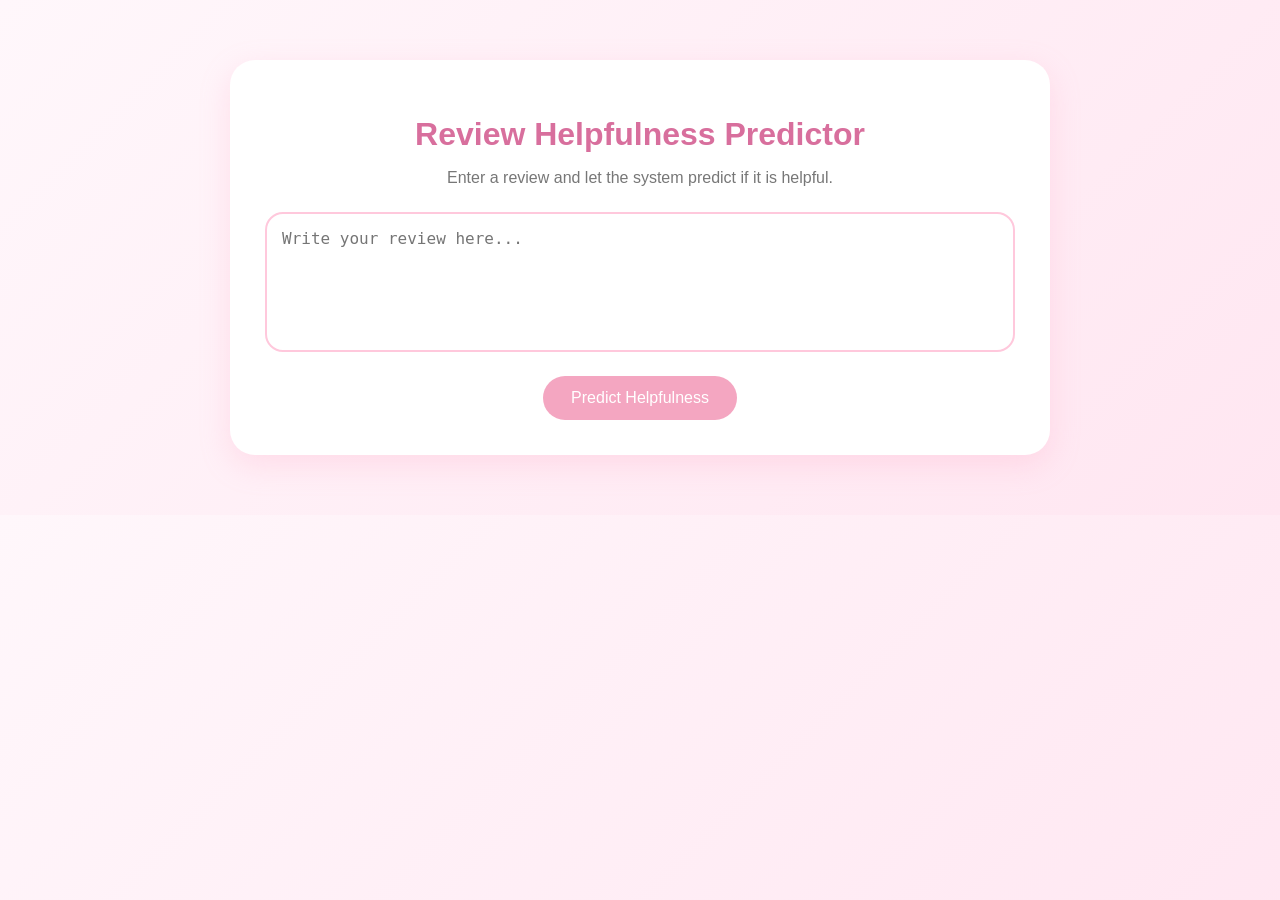
==== frontend/index.html @ 963b62b2 "Initial commit - review helpfulness project" ====
<!DOCTYPE html>
<html lang="en">
<head>
    <meta charset="UTF-8">
    <title>Review Helpfulness Predictor</title>
    <link rel="stylesheet" href="style.css">
</head>
<body>

    <div class="container">
        <h1>Review Helpfulness Predictor</h1>
        <p class="subtitle">Enter a review and let the system predict if it is helpful.</p>

        <textarea id="reviewInput" placeholder="Write your review here..."></textarea>

        <button onclick="predictReview()">Predict Helpfulness</button>

        <div id="resultBox" class="result hidden">
            <h2>Prediction Result</h2>

            <p><strong>Original Review:</strong></p>
            <div id="originalText" class="text-box"></div>

            <p><strong>Preprocessed Text:</strong></p>
            <div id="processedText" class="text-box"></div>

            <p><strong>Prediction:</strong></p>
            <div id="prediction" class="prediction"></div>

            <p><strong>Confidence:</strong></p>
            <div id="confidence" class="confidence"></div>
        </div>
    </div>

    <script src="script.js"></script>
</body>
</html>
---- frontend/style.css ----
body {
    margin: 0;
    font-family: Arial, sans-serif;
    background: linear-gradient(135deg, #fff7fb, #ffe6f1);
    color: #333;
}

.container {
    width: 90%;
    max-width: 750px;
    margin: 60px auto;
    background: white;
    padding: 35px;
    border-radius: 25px;
    box-shadow: 0 10px 30px rgba(255, 160, 190, 0.25);
    text-align: center;
}

h1 {
    color: #d86f9d;
    margin-bottom: 10px;
}

.subtitle {
    color: #777;
    margin-bottom: 25px;
}

textarea {
    width: 100%;
    height: 140px;
    padding: 15px;
    border: 2px solid #ffc8dc;
    border-radius: 18px;
    outline: none;
    resize: none;
    font-size: 16px;
    box-sizing: border-box;
}

textarea:focus {
    border-color: #e98ab0;
}

button {
    margin-top: 20px;
    background-color: #f4a6c1;
    color: white;
    border: none;
    padding: 13px 28px;
    border-radius: 25px;
    font-size: 16px;
    cursor: pointer;
    transition: 0.3s;
}

button:hover {
    background-color: #df7fa9;
}

.result {
    margin-top: 30px;
    text-align: left;
    background-color: #fff3f8;
    padding: 25px;
    border-radius: 20px;
    border: 1px solid #ffd0e1;
}

.result h2 {
    text-align: center;
    color: #d86f9d;
}

.text-box {
    background: white;
    padding: 12px;
    border-radius: 12px;
    border: 1px solid #ffd0e1;
    margin-bottom: 15px;
    line-height: 1.5;
}

.prediction {
    font-size: 22px;
    font-weight: bold;
    color: #d86f9d;
    background: white;
    padding: 12px;
    border-radius: 12px;
    margin-bottom: 15px;
}

.confidence {
    font-size: 18px;
    font-weight: bold;
    color: #555;
    background: white;
    padding: 12px;
    border-radius: 12px;
}

.hidden {
    display: none;
}
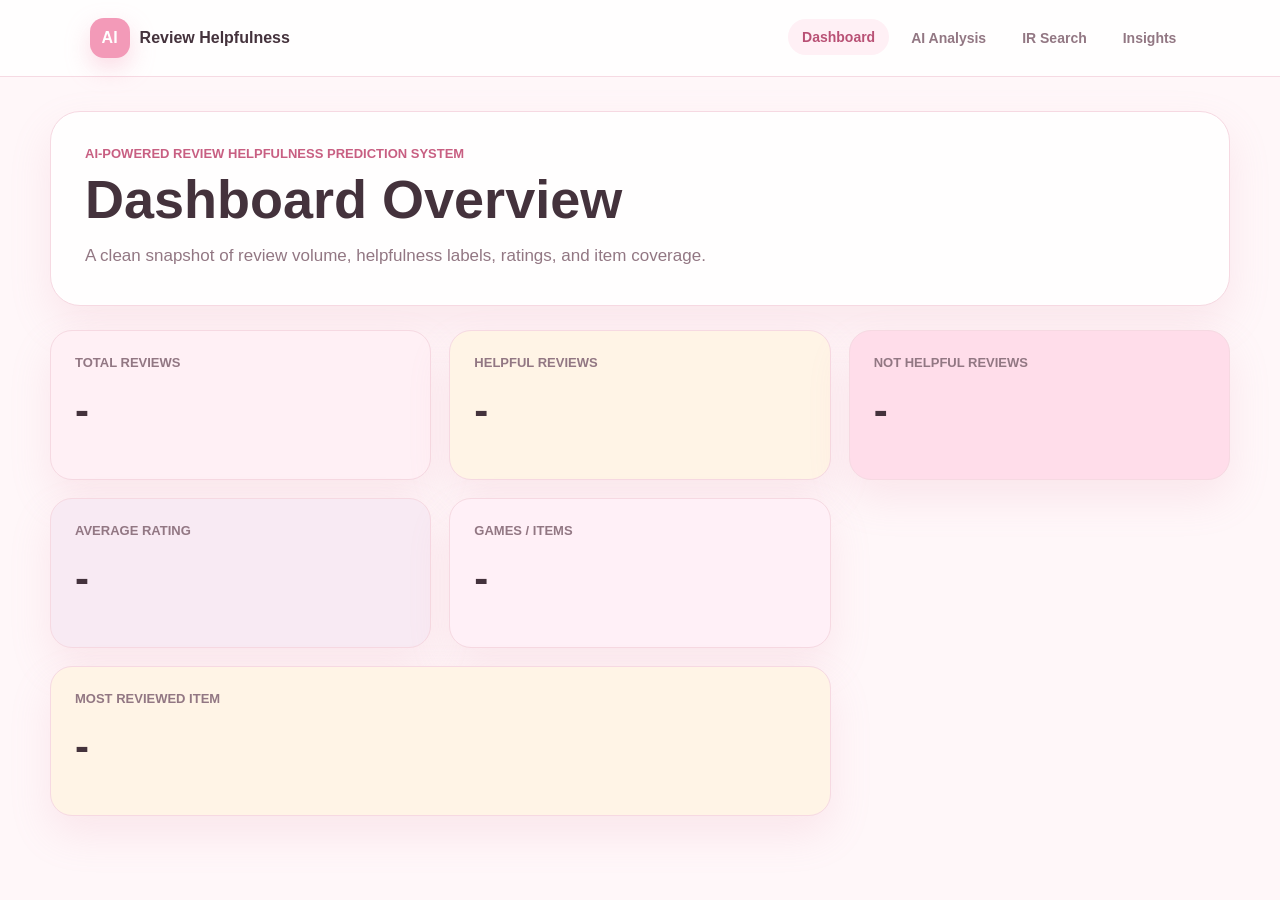
==== commit d3240992: "Final AI review helpfulness system" ====
--- a/frontend/index.html
+++ b/frontend/index.html
@@ -2,36 +2,61 @@
 <html lang="en">
 <head>
     <meta charset="UTF-8">
-    <title>Review Helpfulness Predictor</title>
+    <meta name="viewport" content="width=device-width, initial-scale=1.0">
+    <title>Dashboard Overview | Review Helpfulness AI</title>
     <link rel="stylesheet" href="style.css">
 </head>
-<body>
+<body data-page="dashboard">
+    <header class="site-header">
+        <a class="brand" href="index.html">
+            <span class="brand-mark">AI</span>
+            <span>Review Helpfulness</span>
+        </a>
+        <nav class="navbar">
+            <a href="index.html" data-nav="dashboard">Dashboard</a>
+            <a href="analyze.html" data-nav="analyze">AI Analysis</a>
+            <a href="search.html" data-nav="search">IR Search</a>
+            <a href="insights.html" data-nav="insights">Insights</a>
+        </nav>
+    </header>
 
-    <div class="container">
-        <h1>Review Helpfulness Predictor</h1>
-        <p class="subtitle">Enter a review and let the system predict if it is helpful.</p>
+    <main class="page-shell">
+        <section class="hero-panel">
+            <p class="eyebrow">AI-Powered Review Helpfulness Prediction System</p>
+            <h1>Dashboard Overview</h1>
+            <p class="hero-copy">
+                A clean snapshot of review volume, helpfulness labels, ratings, and item coverage.
+            </p>
+        </section>
 
-        <textarea id="reviewInput" placeholder="Write your review here..."></textarea>
-
-        <button onclick="predictReview()">Predict Helpfulness</button>
-
-        <div id="resultBox" class="result hidden">
-            <h2>Prediction Result</h2>
-
-            <p><strong>Original Review:</strong></p>
-            <div id="originalText" class="text-box"></div>
-
-            <p><strong>Preprocessed Text:</strong></p>
-            <div id="processedText" class="text-box"></div>
-
-            <p><strong>Prediction:</strong></p>
-            <div id="prediction" class="prediction"></div>
-
-            <p><strong>Confidence:</strong></p>
-            <div id="confidence" class="confidence"></div>
-        </div>
-    </div>
+        <section class="stats-grid">
+            <article class="stat-card card-blue">
+                <span>Total Reviews</span>
+                <strong id="totalReviews">-</strong>
+            </article>
+            <article class="stat-card card-green">
+                <span>Helpful Reviews</span>
+                <strong id="helpfulReviews">-</strong>
+            </article>
+            <article class="stat-card card-pink">
+                <span>Not Helpful Reviews</span>
+                <strong id="notHelpfulReviews">-</strong>
+            </article>
+            <article class="stat-card card-purple">
+                <span>Average Rating</span>
+                <strong id="averageRating">-</strong>
+            </article>
+            <article class="stat-card card-lavender">
+                <span>Games / Items</span>
+                <strong id="numberOfGames">-</strong>
+            </article>
+            <article class="stat-card card-wide card-cream">
+                <span>Most Reviewed Item</span>
+                <strong id="mostReviewedItem">-</strong>
+            </article>
+        </section>
+    </main>
 
     <script src="script.js"></script>
 </body>
-</html>+</html>
--- a/frontend/style.css
+++ b/frontend/style.css
@@ -1,105 +1,541 @@
+:root {
+    --bg: #fff7f9;
+    --surface: #fffefe;
+    --text: #44323c;
+    --muted: #927783;
+    --line: #f6d9e2;
+    --blue: #e8f4ff;
+    --blue-strong: #a8cde8;
+    --purple: #f1e4f3;
+    --lavender: #f3ecff;
+    --pink: #ffd3e2;
+    --pink-soft: #fff0f5;
+    --pink-strong: #f39ab8;
+    --cream: #fff4e6;
+    --green: #eef5ec;
+    --peach: #fff0e8;
+    --rose: #f39ab8;
+    --shadow: 0 18px 42px rgba(224, 141, 168, 0.16);
+    --radius: 22px;
+}
+
+* {
+    box-sizing: border-box;
+}
+
+html {
+    scroll-behavior: smooth;
+}
+
 body {
     margin: 0;
-    font-family: Arial, sans-serif;
-    background: linear-gradient(135deg, #fff7fb, #ffe6f1);
-    color: #333;
-}
-
-.container {
-    width: 90%;
-    max-width: 750px;
-    margin: 60px auto;
+    min-height: 100vh;
+    font-family: "Segoe UI", Arial, sans-serif;
+    background: #fff7f9;
+    color: var(--text);
+}
+
+.site-header {
+    position: sticky;
+    top: 0;
+    z-index: 5;
+    display: flex;
+    align-items: center;
+    justify-content: space-between;
+    gap: 24px;
+    padding: 18px 7vw;
+    background: rgba(255, 254, 254, 0.92);
+    border-bottom: 1px solid rgba(246, 217, 226, 0.95);
+    backdrop-filter: blur(14px);
+}
+
+.brand {
+    display: inline-flex;
+    align-items: center;
+    gap: 10px;
+    color: var(--text);
+    text-decoration: none;
+    font-weight: 800;
+}
+
+.brand-mark {
+    display: grid;
+    place-items: center;
+    width: 40px;
+    height: 40px;
+    border-radius: 14px;
+    background: var(--pink-strong);
+    color: white;
+    box-shadow: 0 10px 24px rgba(243, 154, 184, 0.36);
+}
+
+.navbar {
+    display: flex;
+    flex-wrap: wrap;
+    justify-content: flex-end;
+    gap: 8px;
+}
+
+.navbar a {
+    padding: 10px 14px;
+    border-radius: 999px;
+    color: var(--muted);
+    text-decoration: none;
+    font-size: 14px;
+    font-weight: 700;
+    transition: background 0.2s ease, color 0.2s ease, transform 0.2s ease;
+}
+
+.navbar a:hover,
+.navbar a.active {
+    background: var(--pink-soft);
+    color: #b95175;
+    transform: translateY(-1px);
+}
+
+.page-shell {
+    width: min(1180px, calc(100% - 36px));
+    margin: 0 auto;
+    padding: 34px 0 56px;
+}
+
+.hero-panel {
+    margin-bottom: 24px;
+    padding: 34px;
+    border: 1px solid var(--line);
+    border-radius: 30px;
+    background: var(--surface);
+    box-shadow: var(--shadow);
+}
+
+.hero-panel.compact {
+    padding: 30px;
+}
+
+.eyebrow {
+    margin: 0 0 10px;
+    color: #c85f82;
+    font-size: 13px;
+    font-weight: 800;
+    text-transform: uppercase;
+}
+
+h1,
+h2,
+h3,
+p {
+    overflow-wrap: anywhere;
+}
+
+h1 {
+    margin: 0;
+    font-size: clamp(32px, 5vw, 54px);
+    line-height: 1.05;
+}
+
+.hero-copy {
+    max-width: 680px;
+    margin: 14px 0 0;
+    color: var(--muted);
+    font-size: 17px;
+    line-height: 1.7;
+}
+
+.stats-grid,
+.insight-stat-grid {
+    display: grid;
+    grid-template-columns: repeat(3, minmax(0, 1fr));
+    gap: 18px;
+}
+
+.stat-card,
+.panel,
+.review-card {
+    border: 1px solid var(--line);
+    border-radius: var(--radius);
+    background: var(--surface);
+    box-shadow: var(--shadow);
+}
+
+.stat-card {
+    min-height: 150px;
+    padding: 24px;
+    transition: transform 0.2s ease, box-shadow 0.2s ease;
+}
+
+.stat-card:hover,
+.review-card:hover,
+.panel:hover {
+    transform: translateY(-2px);
+    box-shadow: 0 22px 52px rgba(92, 84, 112, 0.15);
+}
+
+.stat-card span,
+.mini-label {
+    display: block;
+    color: var(--muted);
+    font-size: 13px;
+    font-weight: 800;
+    text-transform: uppercase;
+}
+
+.stat-card strong {
+    display: block;
+    margin-top: 18px;
+    font-size: clamp(28px, 4vw, 42px);
+    line-height: 1.1;
+}
+
+.card-wide {
+    grid-column: span 2;
+}
+
+.card-blue {
+    background: #fff0f5;
+}
+
+.card-green {
+    background: #fff4e6;
+}
+
+.card-pink {
+    background: #ffddea;
+}
+
+.card-purple {
+    background: #f8eaf3;
+}
+
+.card-lavender {
+    background: #fff0f7;
+}
+
+.card-cream {
+    background: #fff4e6;
+}
+
+.workspace-grid {
+    display: grid;
+    grid-template-columns: minmax(0, 0.95fr) minmax(360px, 1.05fr);
+    gap: 22px;
+    align-items: start;
+}
+
+.panel {
+    padding: 24px;
+}
+
+.panel-heading {
+    margin-bottom: 18px;
+}
+
+.panel-heading h2 {
+    margin: 0;
+    font-size: 22px;
+}
+
+.panel-heading p,
+.interpretation-card p {
+    margin: 8px 0 0;
+    color: var(--muted);
+    line-height: 1.65;
+}
+
+textarea,
+input {
+    width: 100%;
+    border: 1px solid var(--line);
+    border-radius: 18px;
     background: white;
-    padding: 35px;
-    border-radius: 25px;
-    box-shadow: 0 10px 30px rgba(255, 160, 190, 0.25);
+    color: var(--text);
+    font: inherit;
+    transition: border 0.2s ease, box-shadow 0.2s ease;
+}
+
+textarea {
+    min-height: 260px;
+    padding: 18px;
+    resize: vertical;
+    line-height: 1.6;
+}
+
+input {
+    min-height: 54px;
+    padding: 0 18px;
+}
+
+textarea:focus,
+input:focus {
+    outline: none;
+    border-color: var(--rose);
+    box-shadow: 0 0 0 5px rgba(255, 217, 230, 0.42);
+}
+
+.primary-button {
+    min-height: 48px;
+    margin-top: 16px;
+    padding: 0 22px;
+    border: 0;
+    border-radius: 16px;
+    background: #f39ab8;
+    color: white;
+    font-weight: 800;
+    cursor: pointer;
+    box-shadow: 0 12px 26px rgba(247, 188, 204, 0.35);
+    transition: transform 0.2s ease, box-shadow 0.2s ease;
+}
+
+.primary-button:hover {
+    transform: translateY(-2px);
+    box-shadow: 0 16px 32px rgba(247, 188, 204, 0.48);
+}
+
+.result-card {
+    min-height: 380px;
+}
+
+.empty-result {
+    display: grid;
+    place-items: center;
+    gap: 12px;
+    color: var(--muted);
     text-align: center;
 }
 
-h1 {
-    color: #d86f9d;
-    margin-bottom: 10px;
-}
-
-.subtitle {
-    color: #777;
-    margin-bottom: 25px;
-}
-
-textarea {
-    width: 100%;
-    height: 140px;
-    padding: 15px;
-    border: 2px solid #ffc8dc;
+.empty-icon {
+    display: grid;
+    place-items: center;
+    width: 58px;
+    height: 58px;
+    border-radius: 20px;
+    background: #ffddea;
+    color: #b95175;
+    font-weight: 900;
+}
+
+.analysis-header {
+    display: flex;
+    align-items: flex-start;
+    justify-content: space-between;
+    gap: 16px;
+    margin-bottom: 18px;
+}
+
+.prediction-badge {
+    display: inline-flex;
+    align-items: center;
+    min-height: 34px;
+    padding: 8px 14px;
+    border-radius: 999px;
+    background: #ffddea;
+    color: #b95175;
+    font-size: 13px;
+    font-weight: 900;
+}
+
+.result-title {
+    margin: 0;
+    font-size: 28px;
+}
+
+.probability-grid {
+    display: grid;
+    grid-template-columns: repeat(2, minmax(0, 1fr));
+    gap: 12px;
+    margin: 18px 0;
+}
+
+.probability-card {
+    padding: 16px;
     border-radius: 18px;
-    outline: none;
-    resize: none;
+    background: #fff0f5;
+    border: 1px solid var(--line);
+}
+
+.probability-card strong {
+    display: block;
+    margin-top: 8px;
+    font-size: 28px;
+}
+
+.summary-box {
+    margin-top: 18px;
+    padding: 18px;
+    border-radius: 18px;
+    background: #fff7fa;
+    border: 1px solid #f6d9e2;
+}
+
+.summary-box h3 {
+    margin: 0 0 8px;
     font-size: 16px;
-    box-sizing: border-box;
-}
-
-textarea:focus {
-    border-color: #e98ab0;
-}
-
-button {
+}
+
+.summary-box p {
+    margin: 0;
+    color: var(--muted);
+    line-height: 1.65;
+}
+
+.keyword-list,
+.meta-row {
+    display: flex;
+    flex-wrap: wrap;
+    gap: 8px;
+}
+
+.keyword-list {
+    margin-top: 12px;
+}
+
+.pill {
+    display: inline-flex;
+    align-items: center;
+    min-height: 30px;
+    padding: 7px 11px;
+    border-radius: 999px;
+    background: #ffddea;
+    color: #a94669;
+    font-size: 12px;
+    font-weight: 800;
+}
+
+.search-panel {
+    margin-bottom: 22px;
+}
+
+.search-row {
+    display: grid;
+    grid-template-columns: minmax(0, 1fr) auto;
+    gap: 12px;
+}
+
+.search-row .primary-button {
+    margin-top: 0;
+}
+
+.results-list {
+    display: grid;
+    gap: 16px;
+}
+
+.review-card {
+    padding: 22px;
+}
+
+.review-card h2 {
+    margin: 0 0 12px;
+    font-size: 22px;
+}
+
+.review-text {
+    margin: 0 0 18px;
+    color: #555368;
+    line-height: 1.7;
+}
+
+mark {
+    padding: 2px 4px;
+    border-radius: 6px;
+    background: #fff0a8;
+    color: #3b3450;
+}
+
+.chart-grid {
+    display: grid;
+    grid-template-columns: repeat(3, minmax(0, 1fr));
+    gap: 18px;
     margin-top: 20px;
-    background-color: #f4a6c1;
-    color: white;
-    border: none;
-    padding: 13px 28px;
-    border-radius: 25px;
-    font-size: 16px;
-    cursor: pointer;
-    transition: 0.3s;
-}
-
-button:hover {
-    background-color: #df7fa9;
-}
-
-.result {
-    margin-top: 30px;
-    text-align: left;
-    background-color: #fff3f8;
-    padding: 25px;
-    border-radius: 20px;
-    border: 1px solid #ffd0e1;
-}
-
-.result h2 {
-    text-align: center;
-    color: #d86f9d;
-}
-
-.text-box {
-    background: white;
-    padding: 12px;
-    border-radius: 12px;
-    border: 1px solid #ffd0e1;
-    margin-bottom: 15px;
-    line-height: 1.5;
-}
-
-.prediction {
-    font-size: 22px;
-    font-weight: bold;
-    color: #d86f9d;
-    background: white;
-    padding: 12px;
-    border-radius: 12px;
-    margin-bottom: 15px;
-}
-
-.confidence {
-    font-size: 18px;
-    font-weight: bold;
-    color: #555;
-    background: white;
-    padding: 12px;
-    border-radius: 12px;
-}
-
-.hidden {
-    display: none;
-}+}
+
+.bar-row {
+    display: grid;
+    grid-template-columns: minmax(90px, 150px) 1fr auto;
+    align-items: center;
+    gap: 12px;
+    margin: 14px 0;
+}
+
+.bar-label {
+    overflow: hidden;
+    color: #555368;
+    font-size: 14px;
+    font-weight: 700;
+    text-overflow: ellipsis;
+    white-space: nowrap;
+}
+
+.bar-track {
+    height: 13px;
+    overflow: hidden;
+    border-radius: 999px;
+    background: #ffeaf1;
+}
+
+.bar-fill {
+    height: 100%;
+    border-radius: inherit;
+    background: #f39ab8;
+}
+
+.bar-value {
+    color: var(--muted);
+    font-size: 13px;
+    font-weight: 800;
+}
+
+.interpretation-card {
+    margin-top: 20px;
+    background: #fffefe;
+}
+
+@media (max-width: 960px) {
+    .site-header {
+        align-items: flex-start;
+        flex-direction: column;
+    }
+
+    .navbar {
+        justify-content: flex-start;
+    }
+
+    .stats-grid,
+    .insight-stat-grid,
+    .chart-grid,
+    .workspace-grid {
+        grid-template-columns: 1fr;
+    }
+
+    .card-wide {
+        grid-column: auto;
+    }
+}
+
+@media (max-width: 620px) {
+    .site-header {
+        padding: 16px;
+    }
+
+    .page-shell {
+        width: min(100% - 24px, 1180px);
+        padding-top: 22px;
+    }
+
+    .hero-panel,
+    .panel,
+    .review-card,
+    .stat-card {
+        border-radius: 18px;
+        padding: 20px;
+    }
+
+    .search-row,
+    .probability-grid,
+    .bar-row {
+        grid-template-columns: 1fr;
+    }
+
+    .primary-button {
+        width: 100%;
+    }
+}
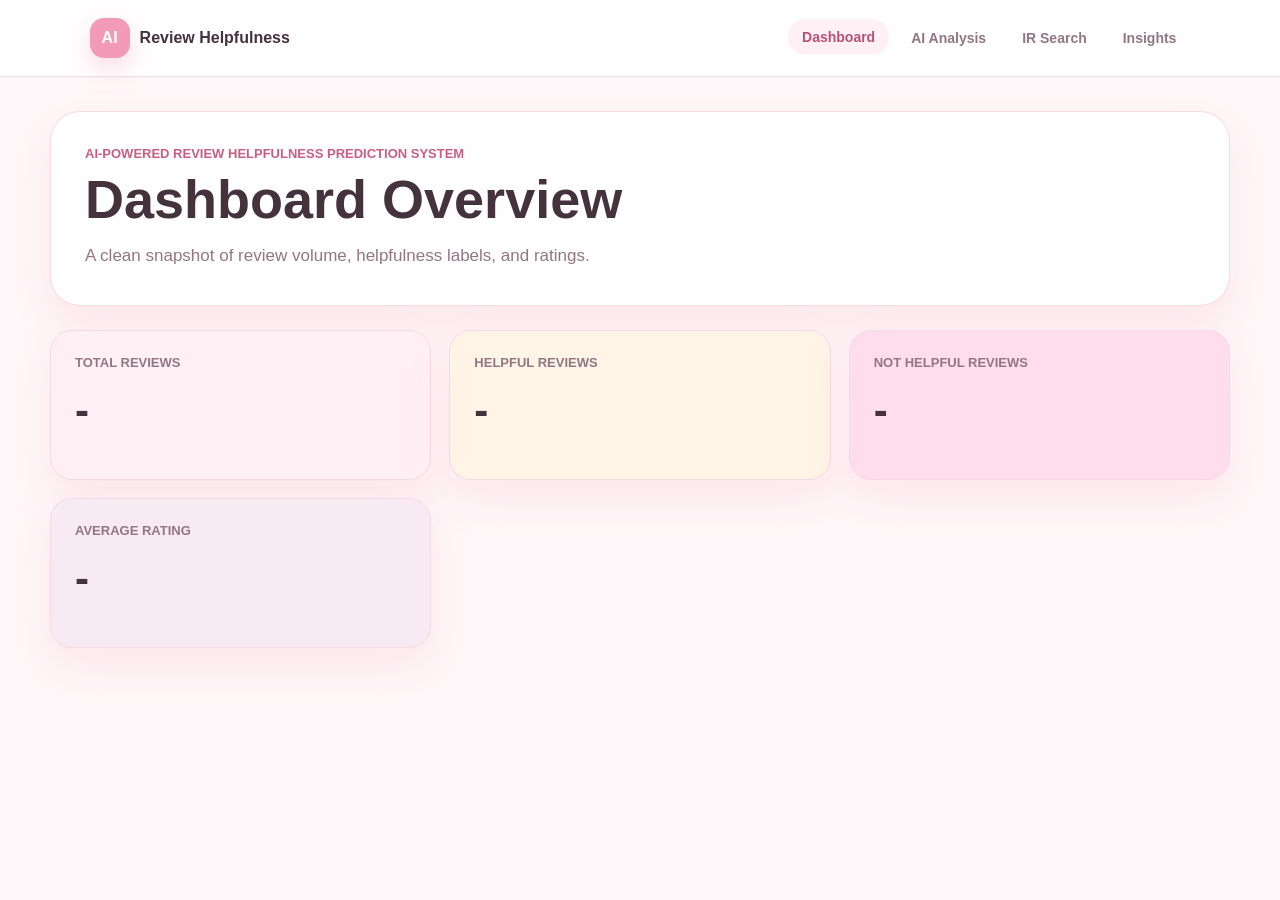
==== commit 938a1dd1: "Updated dashboard and insights UI" ====
--- a/frontend/index.html
+++ b/frontend/index.html
@@ -25,7 +25,7 @@
             <p class="eyebrow">AI-Powered Review Helpfulness Prediction System</p>
             <h1>Dashboard Overview</h1>
             <p class="hero-copy">
-                A clean snapshot of review volume, helpfulness labels, ratings, and item coverage.
+                A clean snapshot of review volume, helpfulness labels, and ratings.
             </p>
         </section>
 
@@ -46,14 +46,6 @@
                 <span>Average Rating</span>
                 <strong id="averageRating">-</strong>
             </article>
-            <article class="stat-card card-lavender">
-                <span>Games / Items</span>
-                <strong id="numberOfGames">-</strong>
-            </article>
-            <article class="stat-card card-wide card-cream">
-                <span>Most Reviewed Item</span>
-                <strong id="mostReviewedItem">-</strong>
-            </article>
         </section>
     </main>
 
